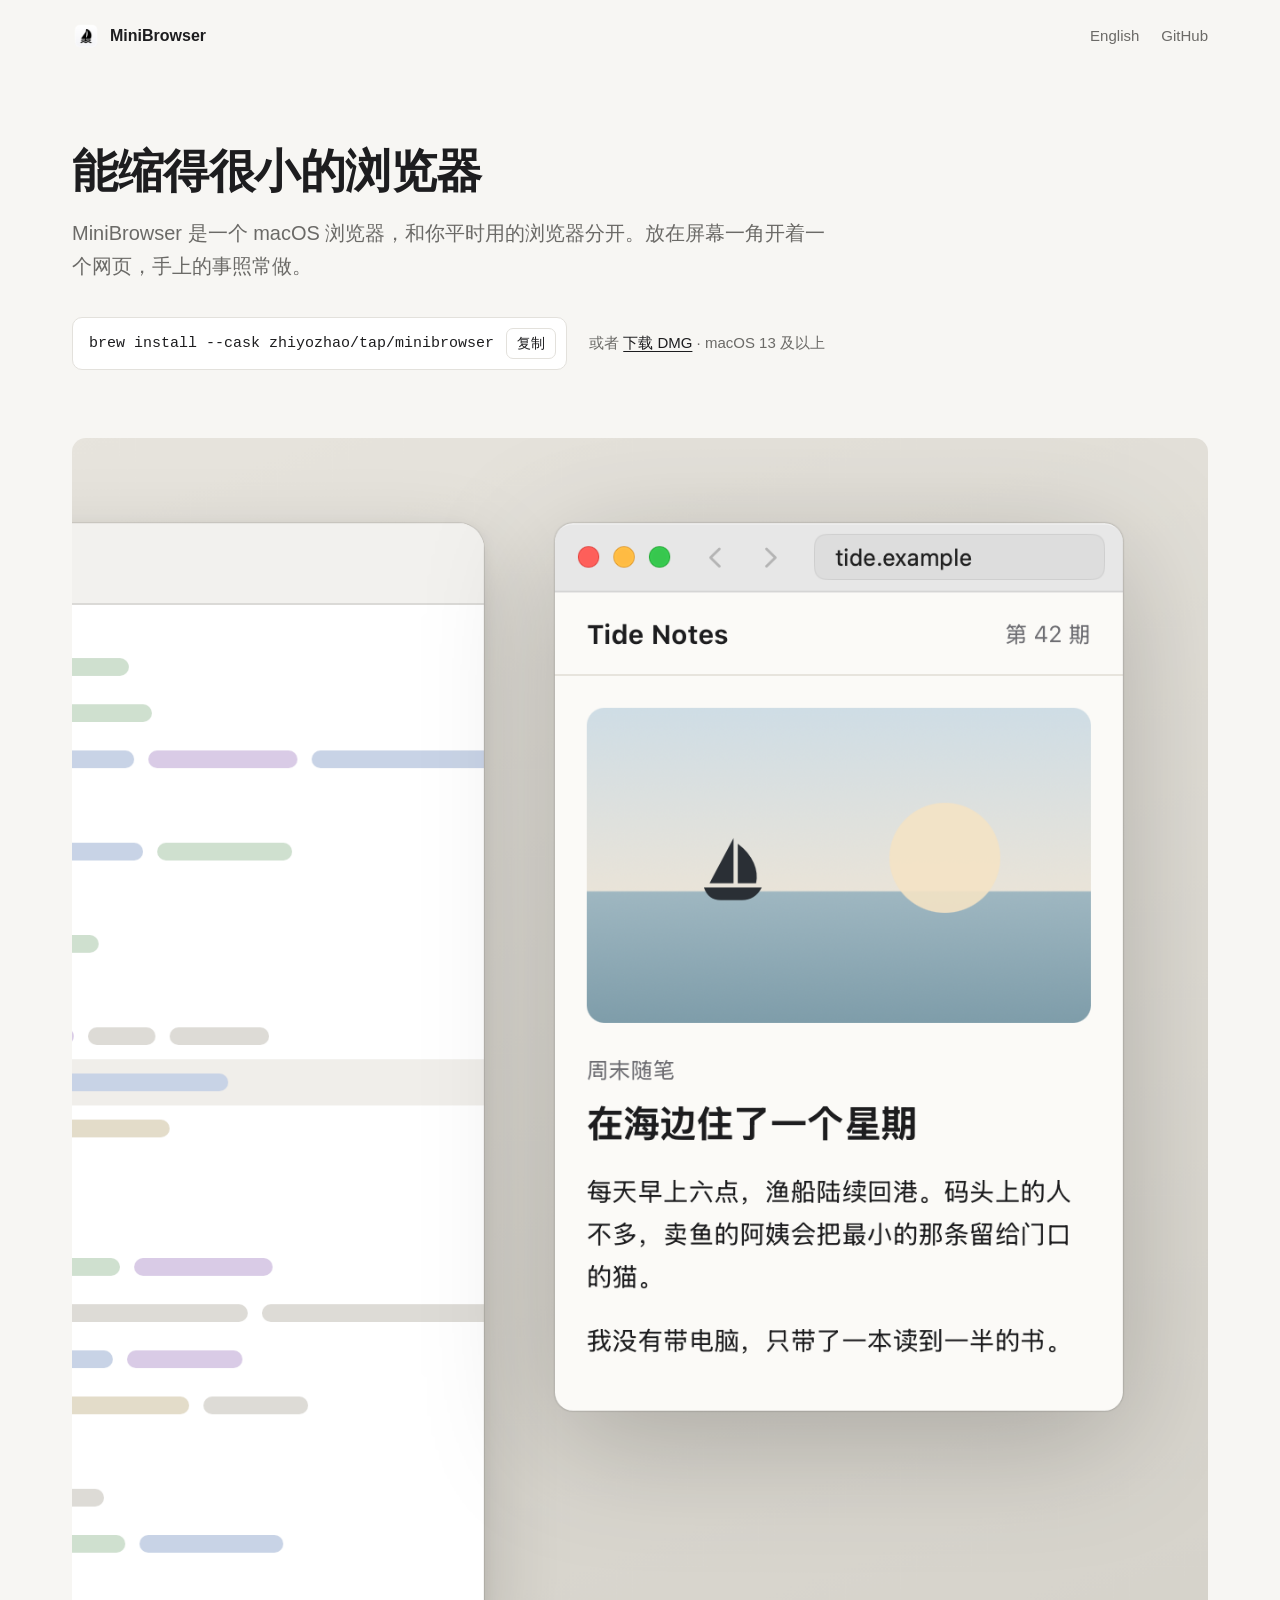
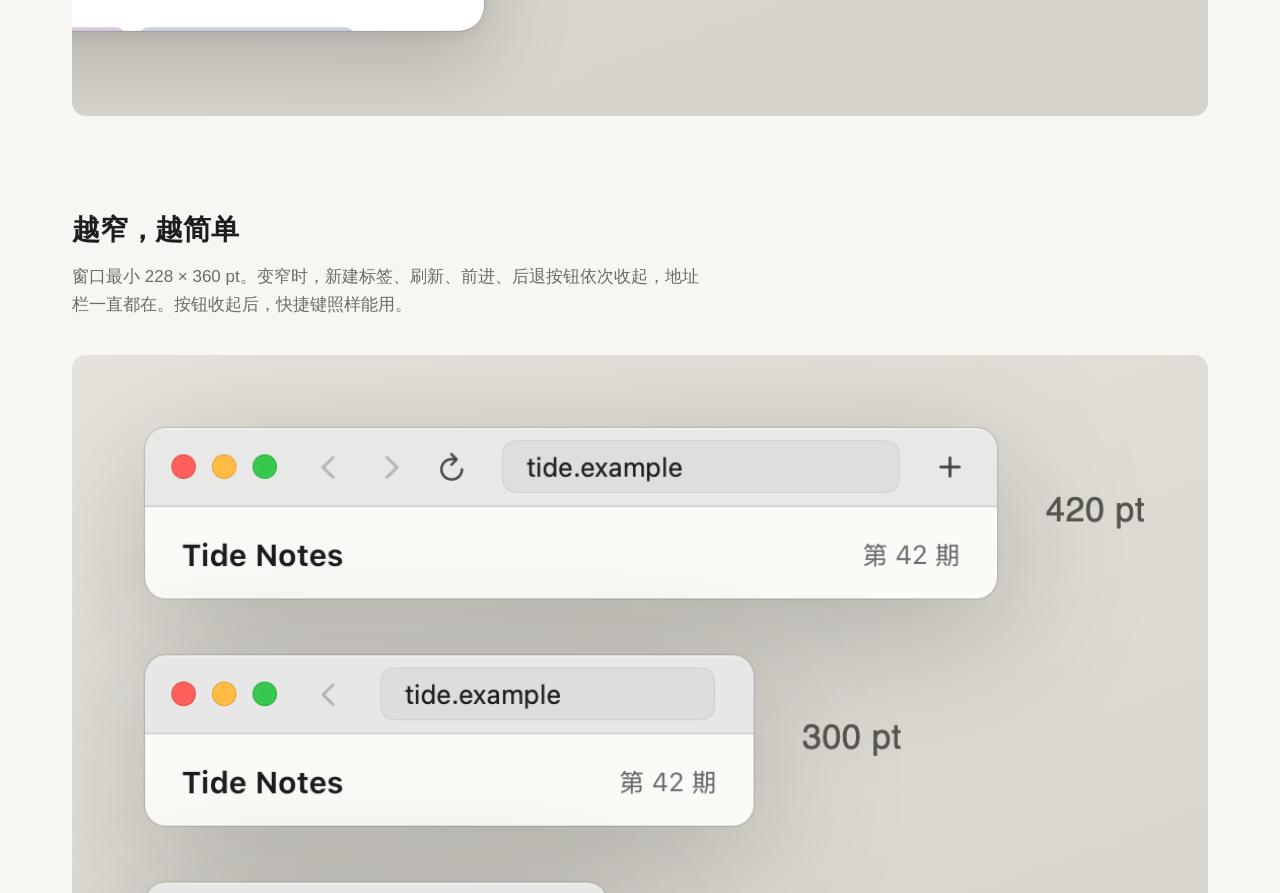
==== docs/index.html @ 64264166 "docs: 重做 README（中英），新增 GitHub Pages 官网和 2x 演示图 - README 第一屏讲清是什么、为什么装、怎么装，细节按代码实际行为重写 - 修正旧 README 中" ====
<!DOCTYPE html>
<html lang="zh-CN">
<head>
<meta charset="utf-8">
<meta name="viewport" content="width=device-width, initial-scale=1">
<meta name="color-scheme" content="light dark">
<title>MiniBrowser：能缩得很小的 macOS 浏览器</title>
<meta name="description" content="MiniBrowser 是一个能缩得很小、和日常浏览器分开的 macOS 浏览器。放在屏幕一角开着一个网页，手上的事照常做。">
<link rel="alternate" hreflang="en" href="https://zhiyozhao.github.io/MiniBrowser/en/">
<link rel="alternate" hreflang="zh-CN" href="https://zhiyozhao.github.io/MiniBrowser/">
<link rel="icon" type="image/png" href="assets/icon-64.png">
<link rel="apple-touch-icon" href="assets/icon-256.png">
<link rel="stylesheet" href="site.css">
</head>
<body>
<div class="wrap">
  <header class="top">
    <a class="brand" href="./"><img src="assets/icon-64.png" alt="">MiniBrowser</a>
    <nav>
      <a href="en/" hreflang="en" lang="en">English</a>
      <a href="https://github.com/zhiyozhao/MiniBrowser">GitHub</a>
    </nav>
  </header>

  <main>
    <div class="hero">
      <h1>能缩得很小的浏览器</h1>
      <p class="lede">MiniBrowser 是一个 macOS 浏览器，和你平时用的浏览器分开。放在屏幕一角开着一个网页，手上的事照常做。</p>
      <div class="install">
        <div class="cmd"><code id="cmd">brew install --cask zhiyozhao/tap/minibrowser</code><button type="button" id="copy">复制</button></div>
        <span class="alt">或者 <a href="https://github.com/zhiyozhao/MiniBrowser/releases/latest">下载 DMG</a> · macOS 13 及以上</span>
      </div>
    </div>

    <picture class="shot">
      <source media="(max-width: 720px) and (prefers-color-scheme: dark)" srcset="assets/corner-zh-dark.png" width="640" height="720">
      <source media="(max-width: 720px)" srcset="assets/corner-zh-light.png" width="640" height="720">
      <source media="(prefers-color-scheme: dark)" srcset="assets/hero-zh-dark.png">
      <img src="assets/hero-zh-light.png" width="1200" height="720" alt="屏幕左边是正在使用的编辑器，右上角是一个很窄的 MiniBrowser 窗口，里面开着一篇文章">
    </picture>

    <section class="point">
      <h2>越窄，越简单</h2>
      <p>窗口最小 228 × 360 pt。变窄时，新建标签、刷新、前进、后退按钮依次收起，地址栏一直都在。按钮收起后，快捷键照样能用。</p>
      <picture class="shot">
        <source media="(max-width: 720px) and (prefers-color-scheme: dark)" srcset="assets/bars-zh-dark.png" width="560" height="380">
        <source media="(max-width: 720px)" srcset="assets/bars-zh-light.png" width="560" height="380">
        <source media="(prefers-color-scheme: dark)" srcset="assets/widths-zh-dark.png">
        <img src="assets/widths-zh-light.png" width="1200" height="560" alt="同一个页面在 420、300、228 pt 三种宽度下的 MiniBrowser 窗口，越窄按钮越少，地址栏始终保留">
      </picture>
    </section>

    <div class="cols">
      <div>
        <h2>和日常浏览器分开</h2>
        <p>它是单独的一个 app，Cookie、缓存和登录状态只存在它自己的目录里。Safari、Chrome 里的历史和账号它看不到，它打开过的页面也不会出现在那边。</p>
      </div>
      <div>
        <h2>只有一行界面</h2>
        <p>红绿灯、几个按钮和地址栏。没有书签栏、侧边栏和设置页，开了第二个标签才出现标签栏。</p>
      </div>
      <div>
        <h2>记住每个网站的缩放</h2>
        <p>用 ⌘ − 和 ⌘ = 调过的比例按网站保存，下次打开还是那个大小。在小窗口里看文字密的网页时用得上。</p>
      </div>
      <div>
        <h2>有些事有意不做</h2>
        <p>下载、上传、跳转到其他 app、摄像头和麦克风都不做。MiniBrowser 不打算成为一个完整的浏览器。</p>
      </div>
    </div>
  </main>

  <footer>
    <a href="https://github.com/zhiyozhao/MiniBrowser#readme">使用说明</a>
    <a href="https://github.com/zhiyozhao/MiniBrowser/blob/main/CHANGELOG.md">更新记录</a>
    <a href="https://github.com/zhiyozhao/MiniBrowser/blob/main/LICENSE">MIT 许可证</a>
  </footer>
</div>
<script>
  document.getElementById('copy').addEventListener('click', function () {
    var button = this;
    navigator.clipboard.writeText(document.getElementById('cmd').textContent).then(function () {
      button.textContent = '已复制';
      setTimeout(function () { button.textContent = '复制'; }, 1600);
    });
  });
</script>
</body>
</html>
---- docs/site.css ----
:root {
  color-scheme: light dark;
  --bg: #f7f6f3;
  --fg: #1d1d1f;
  --mute: #6b6a67;
  --line: #e3e1dc;
  --code: #ffffff;
  --link: #1d1d1f;
  --max: 1200px;
  --text: 640px;
}
@media (prefers-color-scheme: dark) {
  :root {
    --bg: #161617;
    --fg: #ececee;
    --mute: #9a999e;
    --line: #2c2c2f;
    --code: #1f1f21;
    --link: #ececee;
  }
}
* { box-sizing: border-box; }
html { -webkit-text-size-adjust: 100%; }
body {
  margin: 0;
  background: var(--bg);
  color: var(--fg);
  font: 17px/1.65 -apple-system, BlinkMacSystemFont, "PingFang SC", "Hiragino Sans GB", "Helvetica Neue", sans-serif;
  -webkit-font-smoothing: antialiased;
}
a { color: var(--link); text-underline-offset: 3px; text-decoration-thickness: 1px; }
img { display: block; max-width: 100%; height: auto; }

.wrap { max-width: var(--max); margin: 0 auto; padding: 0 32px; }

header.top { display: flex; align-items: center; justify-content: space-between; padding: 22px 0; }
.brand { display: flex; align-items: center; gap: 10px; font-weight: 600; font-size: 16px; text-decoration: none; }
.brand img { width: 28px; height: 28px; }
nav { display: flex; gap: 22px; font-size: 15px; }
nav a { text-decoration: none; color: var(--mute); }
nav a:hover { color: var(--fg); }

.hero { padding: 72px 0 40px; max-width: 760px; }
h1 { font-size: 46px; line-height: 1.2; letter-spacing: -.5px; margin: 0; font-weight: 650; }
.lede { font-size: 20px; color: var(--mute); margin: 18px 0 0; }

.install { margin-top: 34px; display: flex; flex-wrap: wrap; align-items: center; gap: 14px 22px; }
.cmd {
  display: flex; align-items: center; gap: 12px;
  background: var(--code); border: 1px solid var(--line); border-radius: 10px;
  padding: 10px 10px 10px 16px; max-width: 100%;
}
.cmd code { font: 15px/1.4 ui-monospace, "SF Mono", Menlo, monospace; white-space: nowrap; overflow-x: auto; }
.cmd button {
  font: inherit; font-size: 14px; color: var(--fg); background: transparent;
  border: 1px solid var(--line); border-radius: 7px; padding: 3px 10px; cursor: pointer; flex: none;
}
.cmd button:hover { background: var(--line); }
.alt { font-size: 15px; color: var(--mute); }

.shot { display: block; margin: 28px auto 0; }
.shot img { width: 100%; border-radius: 14px; }

section.point { padding: 96px 0 0; }
section.point h2 { font-size: 28px; line-height: 1.3; letter-spacing: -.2px; margin: 0; font-weight: 650; }
section.point p { max-width: var(--text); color: var(--mute); margin: 14px 0 0; }
section.point .shot { margin-top: 36px; }

.cols { display: grid; grid-template-columns: 1fr 1fr; gap: 56px; padding-top: 96px; }
.cols h2 { font-size: 22px; margin: 0; font-weight: 650; }
.cols p { color: var(--mute); margin: 10px 0 0; }

footer { margin-top: 120px; border-top: 1px solid var(--line); padding: 28px 0 48px; font-size: 14px; color: var(--mute); display: flex; flex-wrap: wrap; gap: 8px 22px; }
footer a { color: var(--mute); }

@media (max-width: 720px) {
  body { font-size: 16px; }
  .wrap { padding: 0 20px; }
  header.top { padding: 16px 0; }
  nav { gap: 16px; }
  .hero { padding: 40px 0 24px; }
  h1 { font-size: 32px; }
  .lede { font-size: 17px; }
  .cmd code { font-size: 13px; }
  .shot img { border-radius: 10px; }
  section.point { padding-top: 64px; }
  section.point h2 { font-size: 23px; }
  .cols { grid-template-columns: 1fr; gap: 36px; padding-top: 64px; }
  footer { margin-top: 80px; }
}
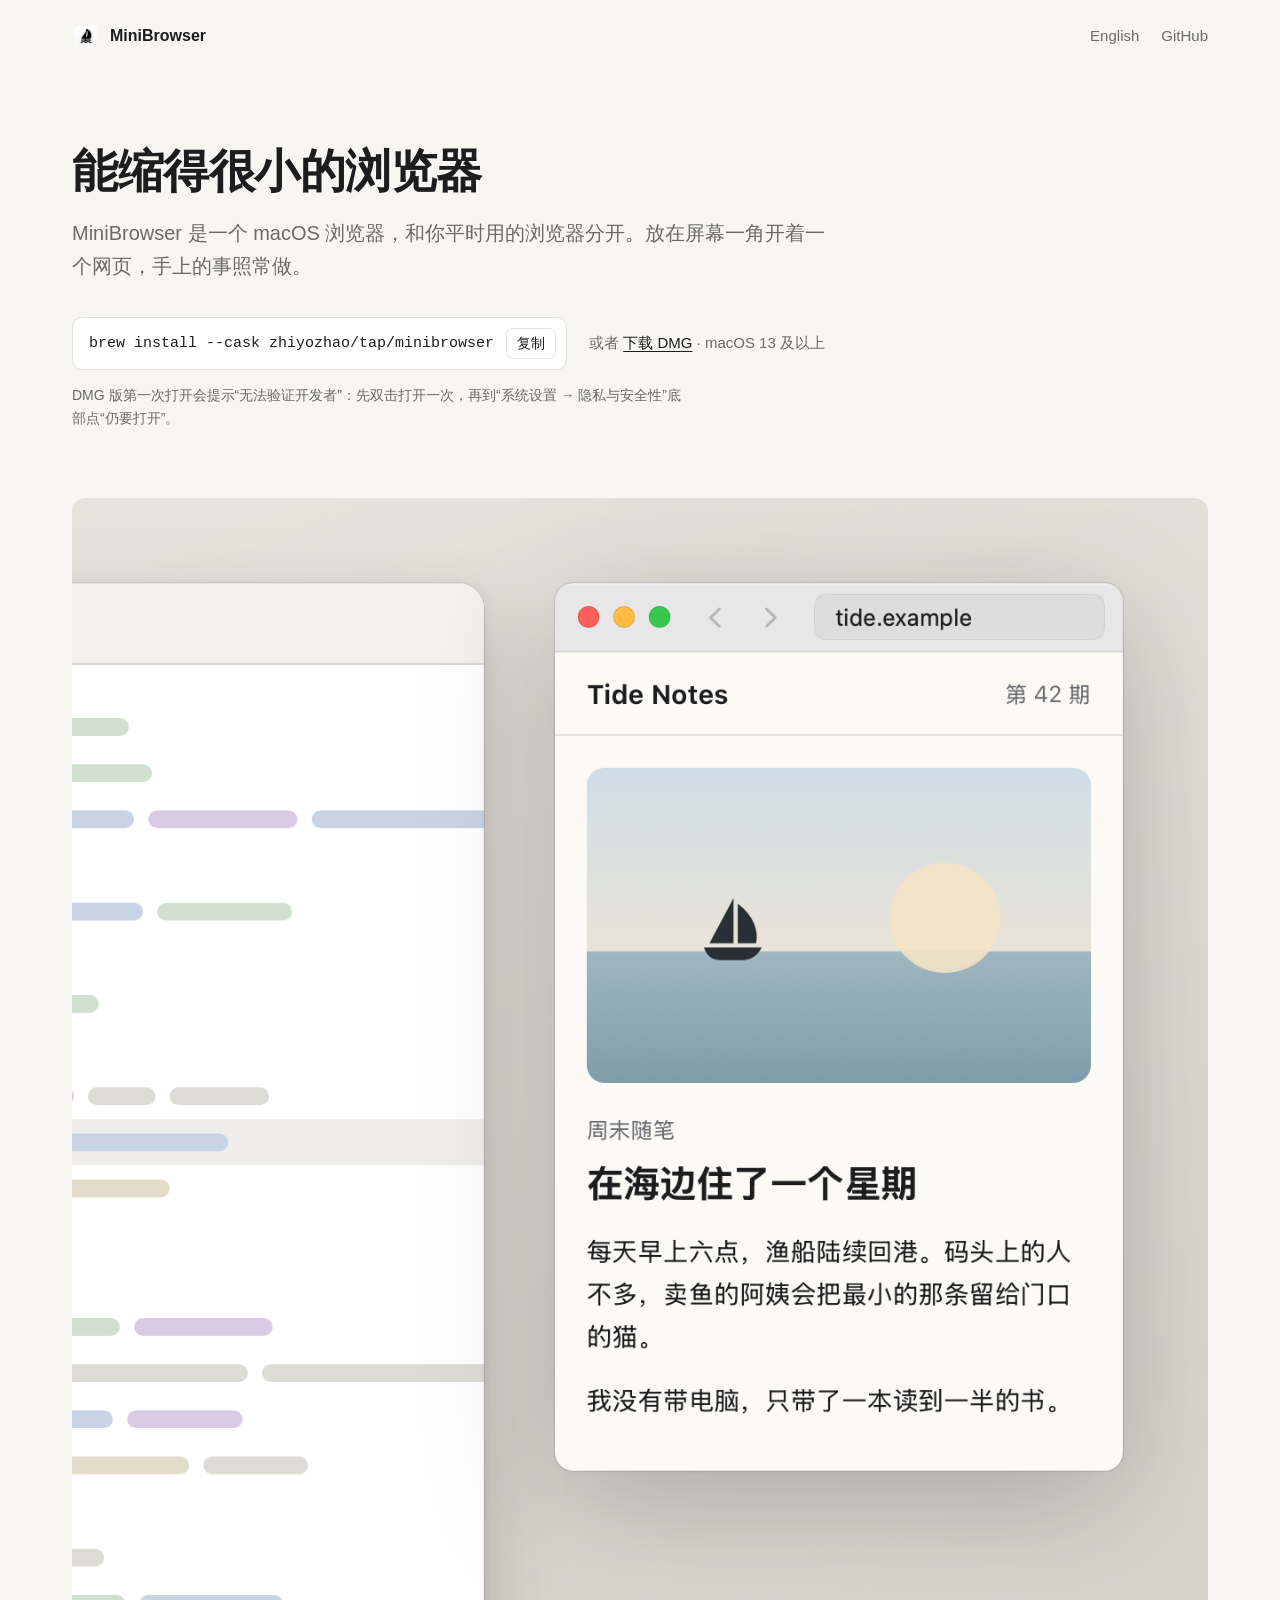
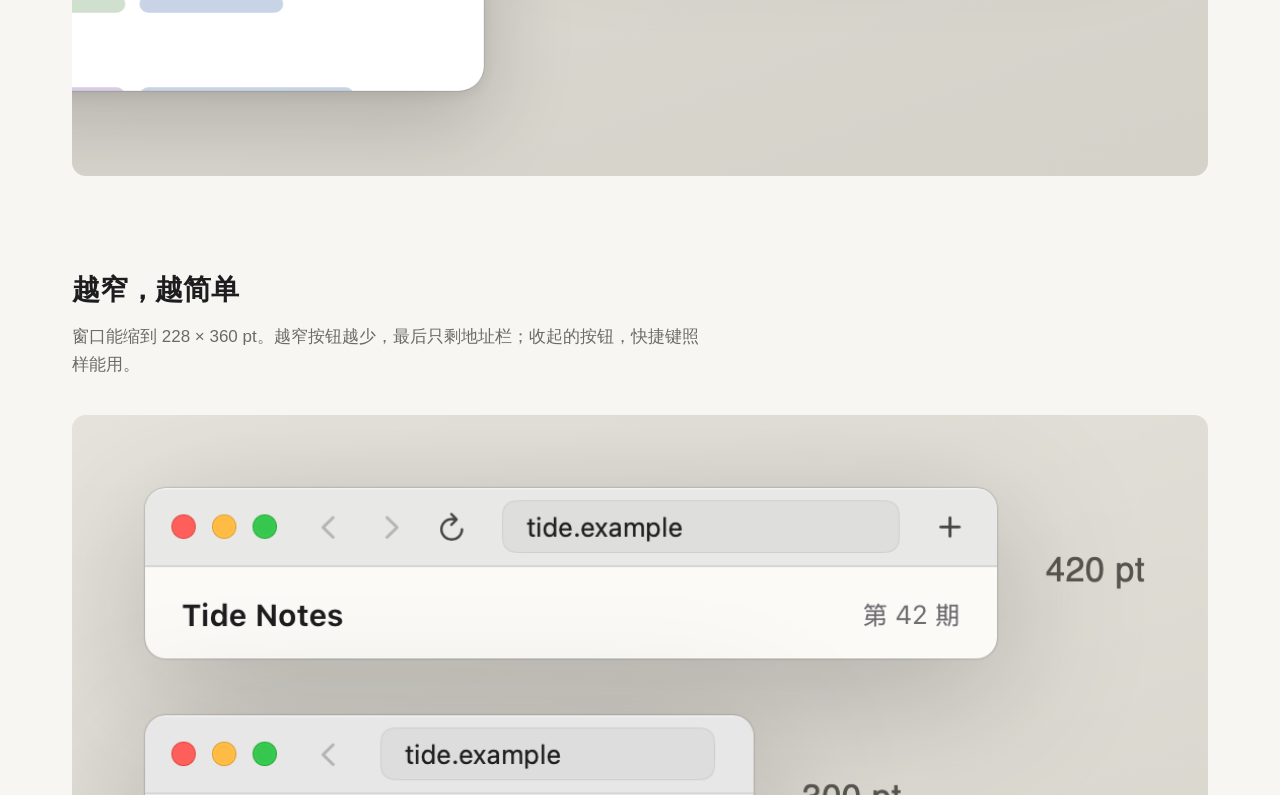
==== commit 910e90fa: "docs: README 和官网只保留安装、差异、快捷键和有意不做 - 安装单独成节，DMG 首次打开提示并入安装 - 删掉描述常规浏览器行为的段落和数据路径表，卸载给出完整命令 - 官网去掉“只有一" ====
--- a/docs/index.html
+++ b/docs/index.html
@@ -30,6 +30,7 @@
         <div class="cmd"><code id="cmd">brew install --cask zhiyozhao/tap/minibrowser</code><button type="button" id="copy">复制</button></div>
         <span class="alt">或者 <a href="https://github.com/zhiyozhao/MiniBrowser/releases/latest">下载 DMG</a> · macOS 13 及以上</span>
       </div>
+      <p class="note">DMG 版第一次打开会提示“无法验证开发者”：先双击打开一次，再到“系统设置 → 隐私与安全性”底部点“仍要打开”。</p>
     </div>
 
     <picture class="shot">
@@ -41,7 +42,7 @@
 
     <section class="point">
       <h2>越窄，越简单</h2>
-      <p>窗口最小 228 × 360 pt。变窄时，新建标签、刷新、前进、后退按钮依次收起，地址栏一直都在。按钮收起后，快捷键照样能用。</p>
+      <p>窗口能缩到 228 × 360 pt。越窄按钮越少，最后只剩地址栏；收起的按钮，快捷键照样能用。</p>
       <picture class="shot">
         <source media="(max-width: 720px) and (prefers-color-scheme: dark)" srcset="assets/bars-zh-dark.png" width="560" height="380">
         <source media="(max-width: 720px)" srcset="assets/bars-zh-light.png" width="560" height="380">
@@ -52,26 +53,18 @@
 
     <div class="cols">
       <div>
-        <h2>和日常浏览器分开</h2>
-        <p>它是单独的一个 app，Cookie、缓存和登录状态只存在它自己的目录里。Safari、Chrome 里的历史和账号它看不到，它打开过的页面也不会出现在那边。</p>
+        <h2>和其他浏览器完全隔离</h2>
+        <p>Cookie、缓存和登录状态都是它自己的。Safari、Chrome 里的账号和历史在这里看不到，这里打开的页面也不会出现在那边。没有账号，也没有统计。</p>
       </div>
       <div>
-        <h2>只有一行界面</h2>
-        <p>红绿灯、几个按钮和地址栏。没有书签栏、侧边栏和设置页，开了第二个标签才出现标签栏。</p>
-      </div>
-      <div>
-        <h2>记住每个网站的缩放</h2>
-        <p>用 ⌘ − 和 ⌘ = 调过的比例按网站保存，下次打开还是那个大小。在小窗口里看文字密的网页时用得上。</p>
-      </div>
-      <div>
-        <h2>有些事有意不做</h2>
-        <p>下载、上传、跳转到其他 app、摄像头和麦克风都不做。MiniBrowser 不打算成为一个完整的浏览器。</p>
+        <h2>有意不做</h2>
+        <p>下载、上传文件、跳转到其他 app、摄像头和麦克风、书签和历史记录。MiniBrowser 不打算成为完整的浏览器。</p>
       </div>
     </div>
   </main>
 
   <footer>
-    <a href="https://github.com/zhiyozhao/MiniBrowser#readme">使用说明</a>
+    <a href="https://github.com/zhiyozhao/MiniBrowser#readme">安装与快捷键</a>
     <a href="https://github.com/zhiyozhao/MiniBrowser/blob/main/CHANGELOG.md">更新记录</a>
     <a href="https://github.com/zhiyozhao/MiniBrowser/blob/main/LICENSE">MIT 许可证</a>
   </footer>
--- a/docs/site.css
+++ b/docs/site.css
@@ -57,6 +57,7 @@
 }
 .cmd button:hover { background: var(--line); }
 .alt { font-size: 15px; color: var(--mute); }
+.note { font-size: 14px; color: var(--mute); margin: 14px 0 0; max-width: 620px; }
 
 .shot { display: block; margin: 28px auto 0; }
 .shot img { width: 100%; border-radius: 14px; }
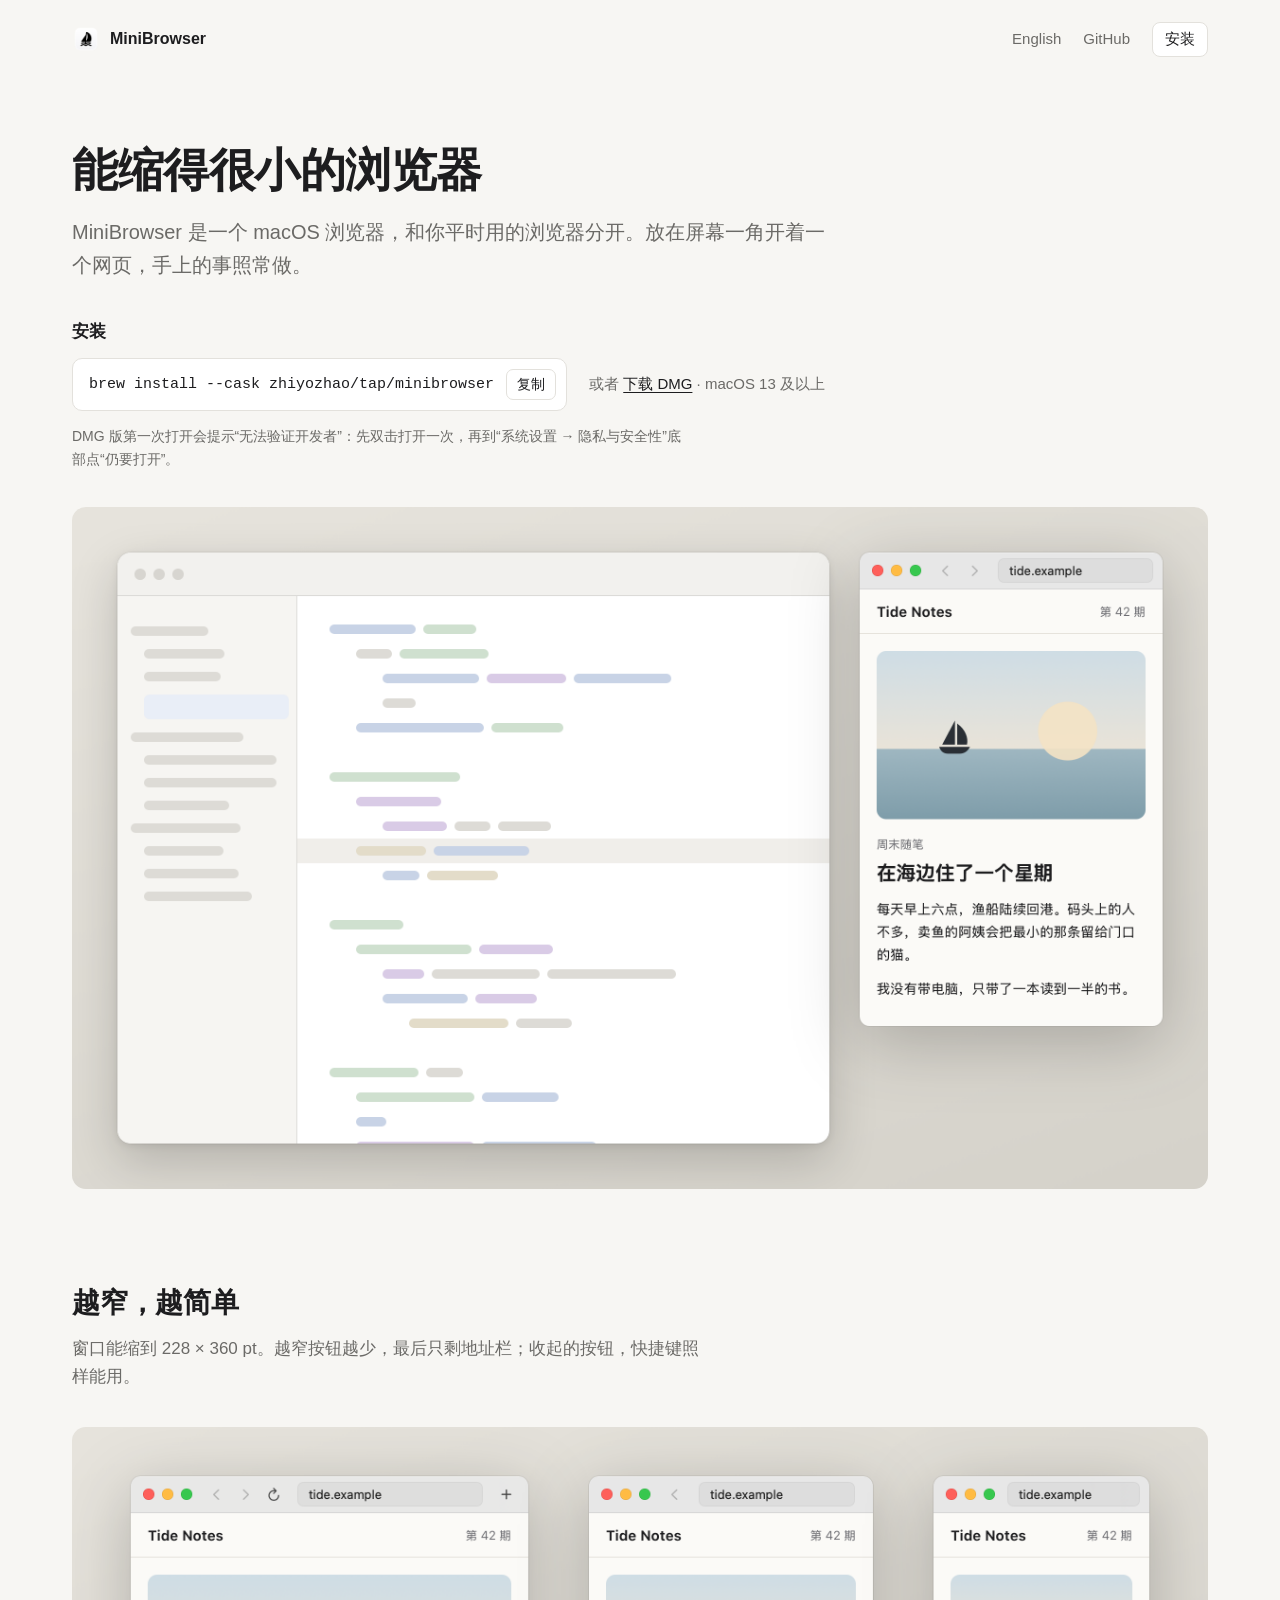
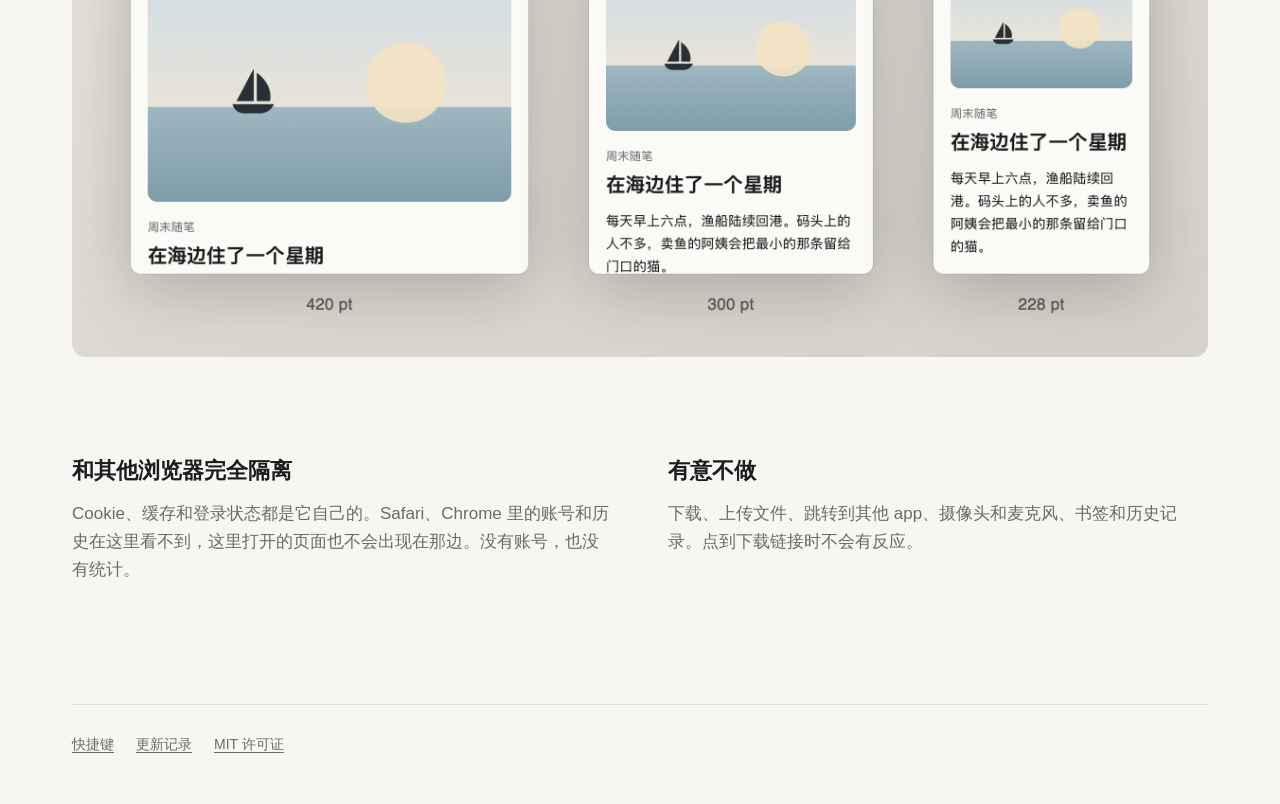
==== commit 0c261001: "docs: 安装单独成节并放在首屏，官网右上角加安装入口 - README 安装节移到演示图之前，顶部链接行加“安装”锚点 - 官网安装区单独成节，导航加“安装”按钮；手机上安装命令完整换行 - 修正" ====
--- a/docs/index.html
+++ b/docs/index.html
@@ -19,6 +19,7 @@
     <nav>
       <a href="en/" hreflang="en" lang="en">English</a>
       <a href="https://github.com/zhiyozhao/MiniBrowser">GitHub</a>
+      <a class="nav-install" href="#install">安装</a>
     </nav>
   </header>
 
@@ -26,18 +27,22 @@
     <div class="hero">
       <h1>能缩得很小的浏览器</h1>
       <p class="lede">MiniBrowser 是一个 macOS 浏览器，和你平时用的浏览器分开。放在屏幕一角开着一个网页，手上的事照常做。</p>
-      <div class="install">
+    </div>
+
+    <section id="install" class="install">
+      <h2>安装</h2>
+      <div class="install-row">
         <div class="cmd"><code id="cmd">brew install --cask zhiyozhao/tap/minibrowser</code><button type="button" id="copy">复制</button></div>
         <span class="alt">或者 <a href="https://github.com/zhiyozhao/MiniBrowser/releases/latest">下载 DMG</a> · macOS 13 及以上</span>
       </div>
       <p class="note">DMG 版第一次打开会提示“无法验证开发者”：先双击打开一次，再到“系统设置 → 隐私与安全性”底部点“仍要打开”。</p>
-    </div>
+    </section>
 
     <picture class="shot">
       <source media="(max-width: 720px) and (prefers-color-scheme: dark)" srcset="assets/corner-zh-dark.png" width="640" height="720">
       <source media="(max-width: 720px)" srcset="assets/corner-zh-light.png" width="640" height="720">
       <source media="(prefers-color-scheme: dark)" srcset="assets/hero-zh-dark.png">
-      <img src="assets/hero-zh-light.png" width="1200" height="720" alt="屏幕左边是正在使用的编辑器，右上角是一个很窄的 MiniBrowser 窗口，里面开着一篇文章">
+      <img src="assets/hero-zh-light.png" width="1200" height="720" alt="示意场景：左边是一个用灰色色块画出的编辑器窗口，右边是 MiniBrowser 的真实窗口截图，320 pt 宽，开着一个示例文章页">
     </picture>
 
     <section class="point">
@@ -47,7 +52,7 @@
         <source media="(max-width: 720px) and (prefers-color-scheme: dark)" srcset="assets/bars-zh-dark.png" width="560" height="380">
         <source media="(max-width: 720px)" srcset="assets/bars-zh-light.png" width="560" height="380">
         <source media="(prefers-color-scheme: dark)" srcset="assets/widths-zh-dark.png">
-        <img src="assets/widths-zh-light.png" width="1200" height="560" alt="同一个页面在 420、300、228 pt 三种宽度下的 MiniBrowser 窗口，越窄按钮越少，地址栏始终保留">
+        <img src="assets/widths-zh-light.png" width="1200" height="560" alt="MiniBrowser 在 420、300、228 pt 三种宽度下的真实窗口截图，开着同一个示例页：420 pt 有后退、前进、刷新和新建标签按钮，300 pt 只剩后退，228 pt 只剩地址栏">
       </picture>
     </section>
 
@@ -58,13 +63,13 @@
       </div>
       <div>
         <h2>有意不做</h2>
-        <p>下载、上传文件、跳转到其他 app、摄像头和麦克风、书签和历史记录。MiniBrowser 不打算成为完整的浏览器。</p>
+        <p>下载、上传文件、跳转到其他 app、摄像头和麦克风、书签和历史记录。点到下载链接时不会有反应。</p>
       </div>
     </div>
   </main>
 
   <footer>
-    <a href="https://github.com/zhiyozhao/MiniBrowser#readme">安装与快捷键</a>
+    <a href="https://github.com/zhiyozhao/MiniBrowser#快捷键">快捷键</a>
     <a href="https://github.com/zhiyozhao/MiniBrowser/blob/main/CHANGELOG.md">更新记录</a>
     <a href="https://github.com/zhiyozhao/MiniBrowser/blob/main/LICENSE">MIT 许可证</a>
   </footer>
--- a/docs/site.css
+++ b/docs/site.css
@@ -39,12 +39,17 @@
 nav { display: flex; gap: 22px; font-size: 15px; }
 nav a { text-decoration: none; color: var(--mute); }
 nav a:hover { color: var(--fg); }
+nav a.nav-install { color: var(--fg); border: 1px solid var(--line); border-radius: 8px; padding: 4px 12px; background: var(--code); }
+nav a.nav-install:hover { border-color: var(--mute); }
+nav { align-items: center; }
 
-.hero { padding: 72px 0 40px; max-width: 760px; }
+.hero { padding: 64px 0 36px; max-width: 760px; }
 h1 { font-size: 46px; line-height: 1.2; letter-spacing: -.5px; margin: 0; font-weight: 650; }
 .lede { font-size: 20px; color: var(--mute); margin: 18px 0 0; }
 
-.install { margin-top: 34px; display: flex; flex-wrap: wrap; align-items: center; gap: 14px 22px; }
+.install { padding: 0 0 8px; scroll-margin-top: 24px; }
+.install h2 { font-size: 17px; font-weight: 600; margin: 0 0 12px; }
+.install-row { display: flex; flex-wrap: wrap; align-items: center; gap: 14px 22px; }
 .cmd {
   display: flex; align-items: center; gap: 12px;
   background: var(--code); border: 1px solid var(--line); border-radius: 10px;
@@ -79,10 +84,11 @@
   .wrap { padding: 0 20px; }
   header.top { padding: 16px 0; }
   nav { gap: 16px; }
-  .hero { padding: 40px 0 24px; }
+  .hero { padding: 32px 0 24px; }
   h1 { font-size: 32px; }
   .lede { font-size: 17px; }
-  .cmd code { font-size: 13px; }
+  .cmd { align-items: flex-start; }
+  .cmd code { font-size: 13px; white-space: normal; overflow-wrap: break-word; overflow-x: visible; }
   .shot img { border-radius: 10px; }
   section.point { padding-top: 64px; }
   section.point h2 { font-size: 23px; }
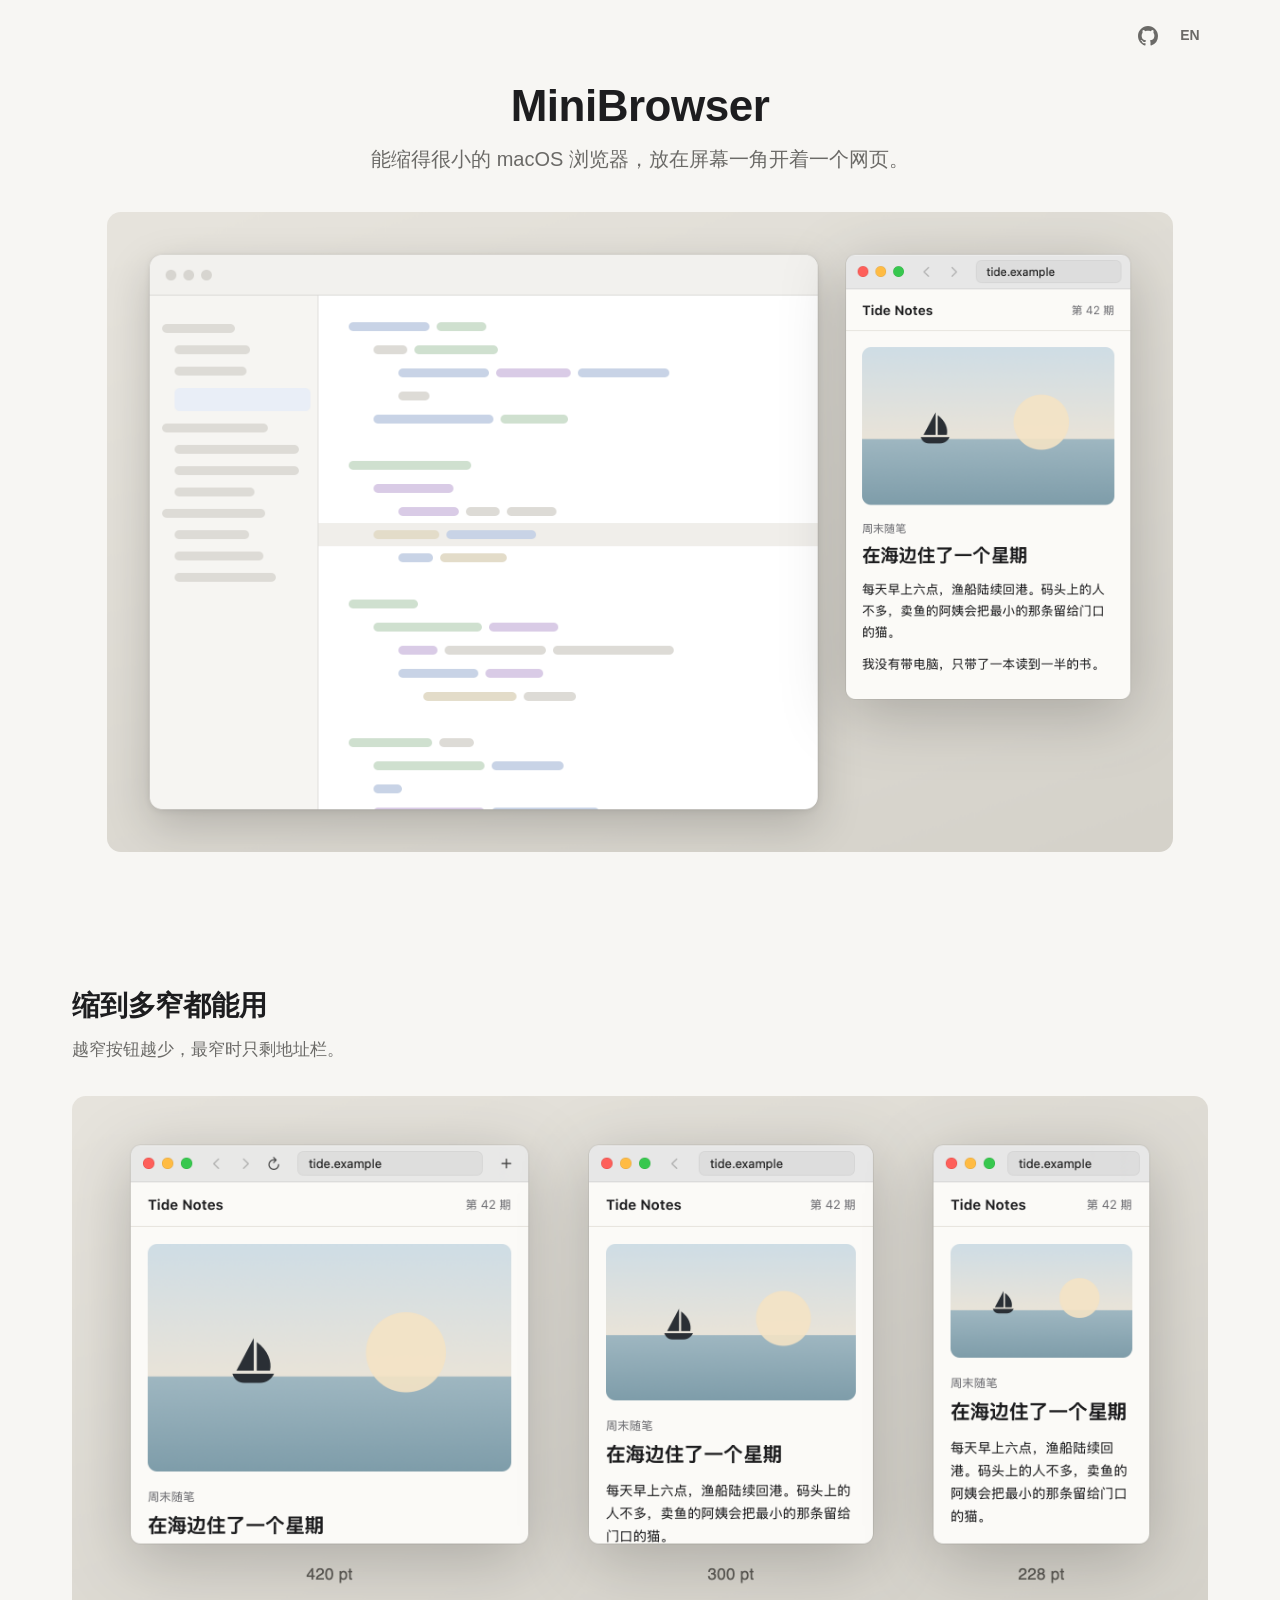
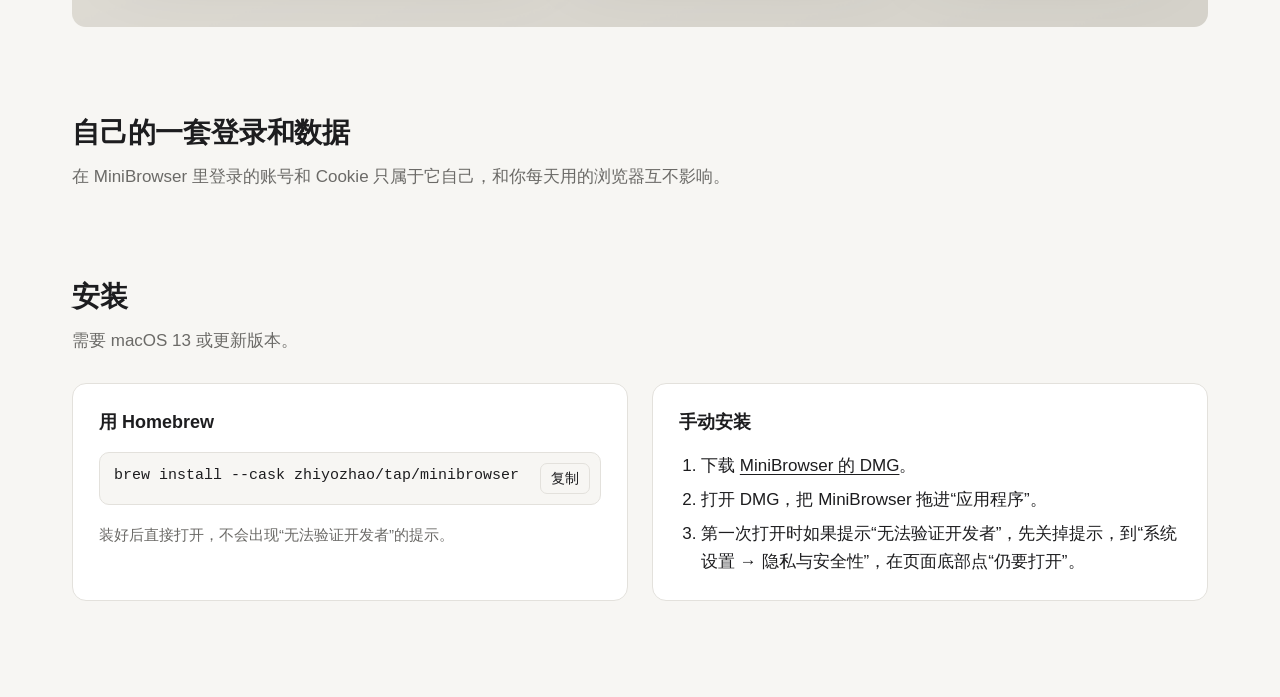
==== commit acd238c9: "docs: README 和官网改成展示优先 - 官网首屏只有名字、一句介绍和展示图，占满一屏；顶部只留 GitHub 和中英切换两个图标，去掉底栏 - 安装放到特点之后，分 Homebrew 和手动" ====
--- a/docs/index.html
+++ b/docs/index.html
@@ -5,49 +5,37 @@
 <meta name="viewport" content="width=device-width, initial-scale=1">
 <meta name="color-scheme" content="light dark">
 <title>MiniBrowser：能缩得很小的 macOS 浏览器</title>
-<meta name="description" content="MiniBrowser 是一个能缩得很小、和日常浏览器分开的 macOS 浏览器。放在屏幕一角开着一个网页，手上的事照常做。">
+<meta name="description" content="能缩得很小的 macOS 浏览器，放在屏幕一角开着一个网页。">
+<link rel="alternate" hreflang="zh-CN" href="https://zhiyozhao.github.io/MiniBrowser/">
 <link rel="alternate" hreflang="en" href="https://zhiyozhao.github.io/MiniBrowser/en/">
-<link rel="alternate" hreflang="zh-CN" href="https://zhiyozhao.github.io/MiniBrowser/">
 <link rel="icon" type="image/png" href="assets/icon-64.png">
 <link rel="apple-touch-icon" href="assets/icon-256.png">
 <link rel="stylesheet" href="site.css">
 </head>
 <body>
-<div class="wrap">
-  <header class="top">
-    <a class="brand" href="./"><img src="assets/icon-64.png" alt="">MiniBrowser</a>
-    <nav>
-      <a href="en/" hreflang="en" lang="en">English</a>
-      <a href="https://github.com/zhiyozhao/MiniBrowser">GitHub</a>
-      <a class="nav-install" href="#install">安装</a>
-    </nav>
-  </header>
+<header class="top">
+  <div class="wrap">
+    <a class="icon-link" href="https://github.com/zhiyozhao/MiniBrowser" aria-label="GitHub" title="GitHub"><svg viewBox="0 0 16 16" aria-hidden="true"><path d="M8 0C3.58 0 0 3.58 0 8c0 3.54 2.29 6.53 5.47 7.59.4.07.55-.17.55-.38 0-.19-.01-.82-.01-1.49-2.01.37-2.53-.49-2.69-.94-.09-.23-.48-.94-.82-1.13-.28-.15-.68-.52-.01-.53.63-.01 1.08.58 1.23.82.72 1.21 1.87.87 2.33.66.07-.52.28-.87.51-1.07-1.78-.2-3.64-.89-3.64-3.95 0-.87.31-1.59.82-2.15-.08-.2-.36-1.02.08-2.12 0 0 .67-.21 2.2.82.64-.18 1.32-.27 2-.27.68 0 1.36.09 2 .27 1.53-1.04 2.2-.82 2.2-.82.44 1.1.16 1.92.08 2.12.51.56.82 1.27.82 2.15 0 3.07-1.87 3.75-3.65 3.95.29.25.54.73.54 1.48 0 1.07-.01 1.93-.01 2.2 0 .21.15.46.55.38A8.013 8.013 0 0016 8c0-4.42-3.58-8-8-8z"/></svg></a>
+    <a class="icon-link" href="en/" hreflang="en" lang="en" aria-label="English" title="English">EN</a>
+  </div>
+</header>
 
-  <main>
-    <div class="hero">
-      <h1>能缩得很小的浏览器</h1>
-      <p class="lede">MiniBrowser 是一个 macOS 浏览器，和你平时用的浏览器分开。放在屏幕一角开着一个网页，手上的事照常做。</p>
-    </div>
-
-    <section id="install" class="install">
-      <h2>安装</h2>
-      <div class="install-row">
-        <div class="cmd"><code id="cmd">brew install --cask zhiyozhao/tap/minibrowser</code><button type="button" id="copy">复制</button></div>
-        <span class="alt">或者 <a href="https://github.com/zhiyozhao/MiniBrowser/releases/latest">下载 DMG</a> · macOS 13 及以上</span>
-      </div>
-      <p class="note">DMG 版第一次打开会提示“无法验证开发者”：先双击打开一次，再到“系统设置 → 隐私与安全性”底部点“仍要打开”。</p>
-    </section>
-
-    <picture class="shot">
+<main>
+  <div class="hero">
+    <h1>MiniBrowser</h1>
+    <p>能缩得很小的 macOS 浏览器，放在屏幕一角开着一个网页。</p>
+    <picture>
       <source media="(max-width: 720px) and (prefers-color-scheme: dark)" srcset="assets/corner-zh-dark.png" width="640" height="720">
       <source media="(max-width: 720px)" srcset="assets/corner-zh-light.png" width="640" height="720">
       <source media="(prefers-color-scheme: dark)" srcset="assets/hero-zh-dark.png">
       <img src="assets/hero-zh-light.png" width="1200" height="720" alt="示意场景：左边是一个用灰色色块画出的编辑器窗口，右边是 MiniBrowser 的真实窗口截图，320 pt 宽，开着一个示例文章页">
     </picture>
+  </div>
 
-    <section class="point">
-      <h2>越窄，越简单</h2>
-      <p>窗口能缩到 228 × 360 pt。越窄按钮越少，最后只剩地址栏；收起的按钮，快捷键照样能用。</p>
+  <div class="wrap">
+    <section>
+      <h2>缩到多窄都能用</h2>
+      <p class="lead">越窄按钮越少，最窄时只剩地址栏。</p>
       <picture class="shot">
         <source media="(max-width: 720px) and (prefers-color-scheme: dark)" srcset="assets/bars-zh-dark.png" width="560" height="380">
         <source media="(max-width: 720px)" srcset="assets/bars-zh-light.png" width="560" height="380">
@@ -56,24 +44,33 @@
       </picture>
     </section>
 
-    <div class="cols">
-      <div>
-        <h2>和其他浏览器完全隔离</h2>
-        <p>Cookie、缓存和登录状态都是它自己的。Safari、Chrome 里的账号和历史在这里看不到，这里打开的页面也不会出现在那边。没有账号，也没有统计。</p>
+    <section>
+      <h2>自己的一套登录和数据</h2>
+      <p class="lead">在 MiniBrowser 里登录的账号和 Cookie 只属于它自己，和你每天用的浏览器互不影响。</p>
+    </section>
+
+    <section id="install">
+      <h2>安装</h2>
+      <p class="lead">需要 macOS 13 或更新版本。</p>
+      <div class="ways">
+        <div class="way">
+          <h3>用 Homebrew</h3>
+          <div class="cmd"><code id="cmd">brew install --cask zhiyozhao/tap/minibrowser</code><button type="button" id="copy">复制</button></div>
+          <p class="req">装好后直接打开，不会出现“无法验证开发者”的提示。</p>
+        </div>
+        <div class="way">
+          <h3>手动安装</h3>
+          <ol>
+          <li>下载 <a href="https://github.com/zhiyozhao/MiniBrowser/releases/latest">MiniBrowser 的 DMG</a>。</li>
+          <li>打开 DMG，把 MiniBrowser 拖进“应用程序”。</li>
+          <li>第一次打开时如果提示“无法验证开发者”，先关掉提示，到“系统设置 → 隐私与安全性”，在页面底部点“仍要打开”。</li>
+          </ol>
+        </div>
       </div>
-      <div>
-        <h2>有意不做</h2>
-        <p>下载、上传文件、跳转到其他 app、摄像头和麦克风、书签和历史记录。点到下载链接时不会有反应。</p>
-      </div>
-    </div>
-  </main>
-
-  <footer>
-    <a href="https://github.com/zhiyozhao/MiniBrowser#快捷键">快捷键</a>
-    <a href="https://github.com/zhiyozhao/MiniBrowser/blob/main/CHANGELOG.md">更新记录</a>
-    <a href="https://github.com/zhiyozhao/MiniBrowser/blob/main/LICENSE">MIT 许可证</a>
-  </footer>
-</div>
+    </section>
+    <div class="end"></div>
+  </div>
+</main>
 <script>
   document.getElementById('copy').addEventListener('click', function () {
     var button = this;
--- a/docs/site.css
+++ b/docs/site.css
@@ -5,9 +5,6 @@
   --mute: #6b6a67;
   --line: #e3e1dc;
   --code: #ffffff;
-  --link: #1d1d1f;
-  --max: 1200px;
-  --text: 640px;
 }
 @media (prefers-color-scheme: dark) {
   :root {
@@ -16,7 +13,6 @@
     --mute: #9a999e;
     --line: #2c2c2f;
     --code: #1f1f21;
-    --link: #ececee;
   }
 }
 * { box-sizing: border-box; }
@@ -28,70 +24,72 @@
   font: 17px/1.65 -apple-system, BlinkMacSystemFont, "PingFang SC", "Hiragino Sans GB", "Helvetica Neue", sans-serif;
   -webkit-font-smoothing: antialiased;
 }
-a { color: var(--link); text-underline-offset: 3px; text-decoration-thickness: 1px; }
+a { color: inherit; text-underline-offset: 3px; text-decoration-thickness: 1px; }
 img { display: block; max-width: 100%; height: auto; }
+.wrap { max-width: 1200px; margin: 0 auto; padding: 0 32px; }
 
-.wrap { max-width: var(--max); margin: 0 auto; padding: 0 32px; }
+/* 右上角两个图标 */
+.top { position: absolute; top: 0; right: 0; left: 0; z-index: 1; }
+.top .wrap { display: flex; justify-content: flex-end; gap: 6px; padding-top: 18px; }
+.icon-link {
+  display: grid; place-items: center; width: 36px; height: 36px; border-radius: 9px;
+  color: var(--mute); text-decoration: none; font-size: 14px; font-weight: 600;
+}
+.icon-link:hover { color: var(--fg); background: var(--line); }
+.icon-link svg { width: 20px; height: 20px; fill: currentColor; }
 
-header.top { display: flex; align-items: center; justify-content: space-between; padding: 22px 0; }
-.brand { display: flex; align-items: center; gap: 10px; font-weight: 600; font-size: 16px; text-decoration: none; }
-.brand img { width: 28px; height: 28px; }
-nav { display: flex; gap: 22px; font-size: 15px; }
-nav a { text-decoration: none; color: var(--mute); }
-nav a:hover { color: var(--fg); }
-nav a.nav-install { color: var(--fg); border: 1px solid var(--line); border-radius: 8px; padding: 4px 12px; background: var(--code); }
-nav a.nav-install:hover { border-color: var(--mute); }
-nav { align-items: center; }
+/* 首屏：一句介绍 + 展示图，占满一屏 */
+.hero {
+  min-height: 100vh; min-height: 100svh;
+  display: flex; flex-direction: column; justify-content: center; align-items: center;
+  padding: 72px 32px 40px; text-align: center;
+}
+.hero h1 { margin: 0; font-size: 44px; line-height: 1.2; letter-spacing: -.5px; font-weight: 650; }
+.hero p { margin: 10px 0 0; font-size: 20px; color: var(--mute); }
+.hero picture { display: block; margin-top: 36px; }
+.hero img {
+  width: auto; max-width: min(1200px, 100%);
+  max-height: calc(100svh - 260px); min-height: 280px; object-fit: contain;
+  border-radius: 14px;
+}
 
-.hero { padding: 64px 0 36px; max-width: 760px; }
-h1 { font-size: 46px; line-height: 1.2; letter-spacing: -.5px; margin: 0; font-weight: 650; }
-.lede { font-size: 20px; color: var(--mute); margin: 18px 0 0; }
+section { padding: 88px 0 0; }
+section h2 { font-size: 28px; line-height: 1.3; letter-spacing: -.2px; margin: 0; font-weight: 650; }
+section .lead { max-width: 760px; color: var(--mute); margin: 12px 0 0; }
+section .shot { display: block; margin-top: 32px; }
+section .shot img { width: 100%; border-radius: 14px; }
 
-.install { padding: 0 0 8px; scroll-margin-top: 24px; }
-.install h2 { font-size: 17px; font-weight: 600; margin: 0 0 12px; }
-.install-row { display: flex; flex-wrap: wrap; align-items: center; gap: 14px 22px; }
-.cmd {
-  display: flex; align-items: center; gap: 12px;
-  background: var(--code); border: 1px solid var(--line); border-radius: 10px;
-  padding: 10px 10px 10px 16px; max-width: 100%;
-}
-.cmd code { font: 15px/1.4 ui-monospace, "SF Mono", Menlo, monospace; white-space: nowrap; overflow-x: auto; }
+/* 安装 */
+.ways { display: grid; grid-template-columns: 1fr 1fr; gap: 24px; margin-top: 28px; }
+.way { border: 1px solid var(--line); border-radius: 14px; padding: 24px 26px; background: var(--code); }
+.way h3 { margin: 0 0 14px; font-size: 18px; font-weight: 600; }
+.way ol { margin: 0; padding-left: 1.3em; }
+.way li + li { margin-top: 6px; }
+.cmd { display: flex; align-items: flex-start; gap: 12px; border: 1px solid var(--line); border-radius: 10px; padding: 10px 10px 10px 14px; background: var(--bg); }
+.cmd code { flex: 1; font: 15px/1.5 ui-monospace, "SF Mono", Menlo, monospace; overflow-wrap: break-word; min-width: 0; padding-top: 2px; }
 .cmd button {
   font: inherit; font-size: 14px; color: var(--fg); background: transparent;
   border: 1px solid var(--line); border-radius: 7px; padding: 3px 10px; cursor: pointer; flex: none;
 }
 .cmd button:hover { background: var(--line); }
-.alt { font-size: 15px; color: var(--mute); }
-.note { font-size: 14px; color: var(--mute); margin: 14px 0 0; max-width: 620px; }
+.req { color: var(--mute); font-size: 15px; margin: 18px 0 0; }
 
-.shot { display: block; margin: 28px auto 0; }
-.shot img { width: 100%; border-radius: 14px; }
-
-section.point { padding: 96px 0 0; }
-section.point h2 { font-size: 28px; line-height: 1.3; letter-spacing: -.2px; margin: 0; font-weight: 650; }
-section.point p { max-width: var(--text); color: var(--mute); margin: 14px 0 0; }
-section.point .shot { margin-top: 36px; }
-
-.cols { display: grid; grid-template-columns: 1fr 1fr; gap: 56px; padding-top: 96px; }
-.cols h2 { font-size: 22px; margin: 0; font-weight: 650; }
-.cols p { color: var(--mute); margin: 10px 0 0; }
-
-footer { margin-top: 120px; border-top: 1px solid var(--line); padding: 28px 0 48px; font-size: 14px; color: var(--mute); display: flex; flex-wrap: wrap; gap: 8px 22px; }
-footer a { color: var(--mute); }
+.end { height: 96px; }
 
 @media (max-width: 720px) {
   body { font-size: 16px; }
   .wrap { padding: 0 20px; }
-  header.top { padding: 16px 0; }
-  nav { gap: 16px; }
-  .hero { padding: 32px 0 24px; }
-  h1 { font-size: 32px; }
-  .lede { font-size: 17px; }
-  .cmd { align-items: flex-start; }
-  .cmd code { font-size: 13px; white-space: normal; overflow-wrap: break-word; overflow-x: visible; }
-  .shot img { border-radius: 10px; }
-  section.point { padding-top: 64px; }
-  section.point h2 { font-size: 23px; }
-  .cols { grid-template-columns: 1fr; gap: 36px; padding-top: 64px; }
-  footer { margin-top: 80px; }
+  .top .wrap { padding-top: 12px; }
+  .hero { padding: 64px 20px 28px; }
+  .hero h1 { font-size: 34px; }
+  .hero p { font-size: 17px; }
+  .hero picture { margin-top: 24px; }
+  .hero img { max-height: calc(100svh - 230px); border-radius: 10px; }
+  section { padding-top: 64px; }
+  section h2 { font-size: 24px; }
+  section .shot img { border-radius: 10px; }
+  .ways { grid-template-columns: 1fr; gap: 16px; }
+  .way { padding: 20px; }
+  .cmd code { font-size: 13px; }
+  .end { height: 64px; }
 }
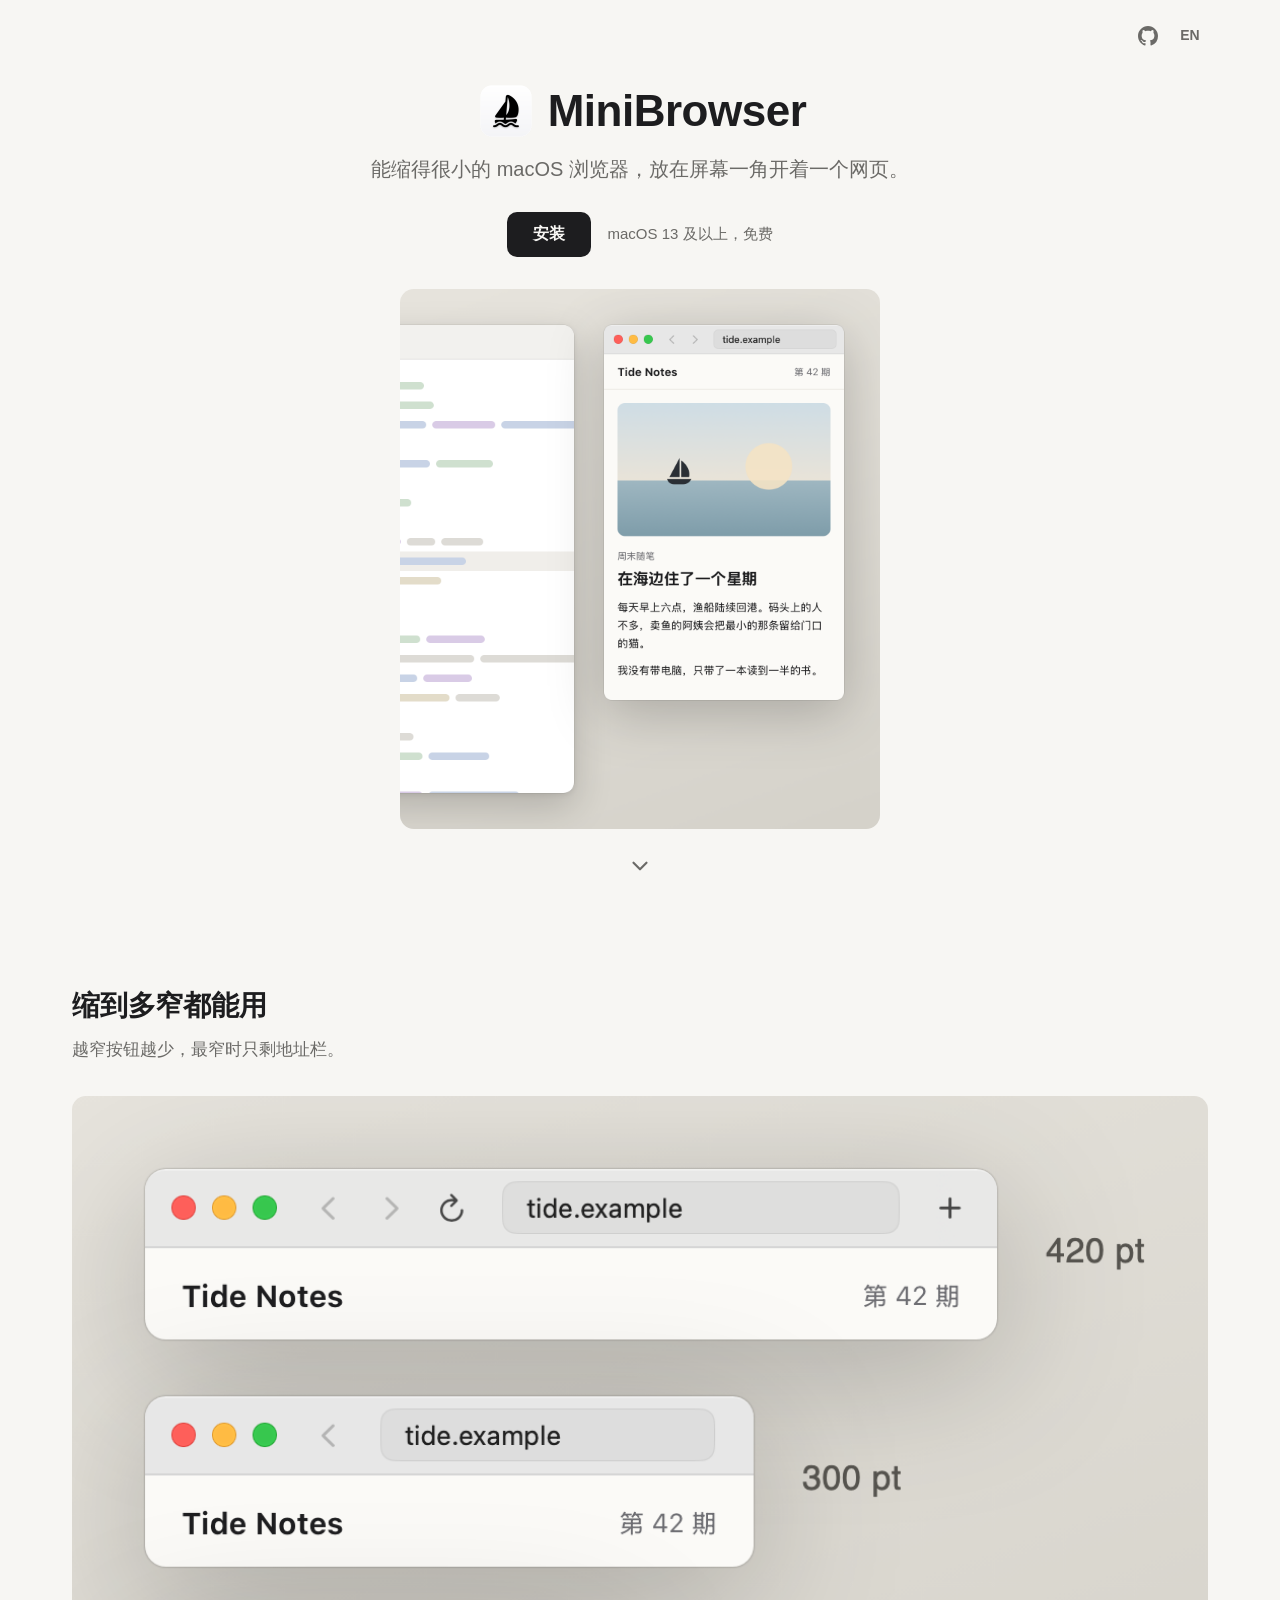
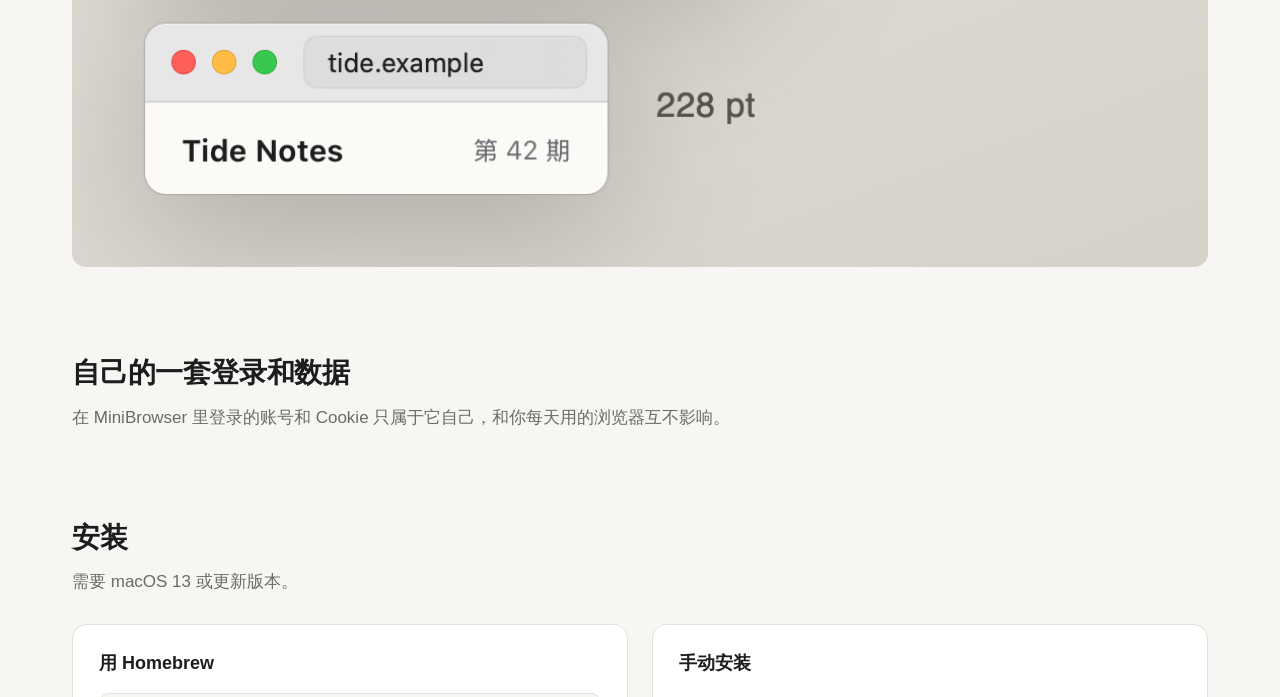
==== commit 735f860d: "docs: 官网首屏加图标、安装按钮和下翻提示，README 理顺顶部和常见问题 - 官网名字旁加 app 图标；首屏加“安装”按钮跳到安装区，底部加下翻箭头 - README 语言切换单独放右上，“" ====
--- a/docs/index.html
+++ b/docs/index.html
@@ -22,18 +22,20 @@
 
 <main>
   <div class="hero">
-    <h1>MiniBrowser</h1>
+    <h1><img class="app-icon" src="assets/icon-256.png" width="64" height="64" alt="">MiniBrowser</h1>
     <p>能缩得很小的 macOS 浏览器，放在屏幕一角开着一个网页。</p>
+    <div class="actions"><a class="btn" href="#install">安装</a><span>macOS 13 及以上，免费</span></div>
     <picture>
       <source media="(max-width: 720px) and (prefers-color-scheme: dark)" srcset="assets/corner-zh-dark.png" width="640" height="720">
       <source media="(max-width: 720px)" srcset="assets/corner-zh-light.png" width="640" height="720">
       <source media="(prefers-color-scheme: dark)" srcset="assets/hero-zh-dark.png">
       <img src="assets/hero-zh-light.png" width="1200" height="720" alt="示意场景：左边是一个用灰色色块画出的编辑器窗口，右边是 MiniBrowser 的真实窗口截图，320 pt 宽，开着一个示例文章页">
     </picture>
+    <a class="more" href="#features" aria-label="往下看"><svg viewBox="0 0 24 24" aria-hidden="true"><path d="M6 9l6 6 6-6"/></svg></a>
   </div>
 
   <div class="wrap">
-    <section>
+    <section id="features">
       <h2>缩到多窄都能用</h2>
       <p class="lead">越窄按钮越少，最窄时只剩地址栏。</p>
       <picture class="shot">
--- a/docs/site.css
+++ b/docs/site.css
@@ -42,14 +42,35 @@
 .hero {
   min-height: 100vh; min-height: 100svh;
   display: flex; flex-direction: column; justify-content: center; align-items: center;
-  padding: 72px 32px 40px; text-align: center;
+  padding: 72px 32px 64px; text-align: center; position: relative;
 }
-.hero h1 { margin: 0; font-size: 44px; line-height: 1.2; letter-spacing: -.5px; font-weight: 650; }
+.hero h1 { margin: 0; font-size: 44px; line-height: 1.2; letter-spacing: -.5px; font-weight: 650; display: flex; align-items: center; justify-content: center; gap: 10px; }
+/* 图标 PNG 四周自带透明边距和投影，64px 盒子里可见的圆角方块约 52px */
+.hero h1 .app-icon { width: 64px; height: 64px; flex: none; }
 .hero p { margin: 10px 0 0; font-size: 20px; color: var(--mute); }
-.hero picture { display: block; margin-top: 36px; }
-.hero img {
+.actions { display: flex; align-items: center; justify-content: center; gap: 16px; margin-top: 26px; }
+.actions span { font-size: 15px; color: var(--mute); }
+.btn {
+  display: inline-block; padding: 9px 26px; border-radius: 10px; font-size: 16px; font-weight: 600;
+  background: var(--fg); color: var(--bg); text-decoration: none;
+}
+.btn:hover { opacity: .85; }
+.hero picture { display: block; margin-top: 32px; }
+.more {
+  position: absolute; left: 50%; bottom: 14px; transform: translateX(-50%);
+  display: grid; place-items: center; width: 40px; height: 40px; border-radius: 50%; color: var(--mute);
+}
+.more:hover { color: var(--fg); }
+.more svg { width: 26px; height: 26px; fill: none; stroke: currentColor; stroke-width: 2; stroke-linecap: round; stroke-linejoin: round; }
+@media (prefers-reduced-motion: no-preference) {
+  html { scroll-behavior: smooth; }
+  .more svg { animation: nudge 2.4s ease-in-out infinite; }
+  @keyframes nudge { 0%, 60%, 100% { transform: translateY(0); } 30% { transform: translateY(5px); } }
+}
+section { scroll-margin-top: 24px; }
+.hero picture img {
   width: auto; max-width: min(1200px, 100%);
-  max-height: calc(100svh - 260px); min-height: 280px; object-fit: contain;
+  max-height: calc(100svh - 360px); min-height: 260px; object-fit: contain;
   border-radius: 14px;
 }
 
@@ -80,11 +101,13 @@
   body { font-size: 16px; }
   .wrap { padding: 0 20px; }
   .top .wrap { padding-top: 12px; }
-  .hero { padding: 64px 20px 28px; }
-  .hero h1 { font-size: 34px; }
+  .hero { padding: 60px 20px 60px; }
+  .actions { margin-top: 20px; }
+  .hero h1 { font-size: 34px; gap: 6px; }
+  .hero h1 .app-icon { width: 52px; height: 52px; }
   .hero p { font-size: 17px; }
-  .hero picture { margin-top: 24px; }
-  .hero img { max-height: calc(100svh - 230px); border-radius: 10px; }
+  .hero picture { margin-top: 22px; }
+  .hero picture img { max-height: calc(100svh - 340px); min-height: 200px; border-radius: 10px; }
   section { padding-top: 64px; }
   section h2 { font-size: 24px; }
   section .shot img { border-radius: 10px; }
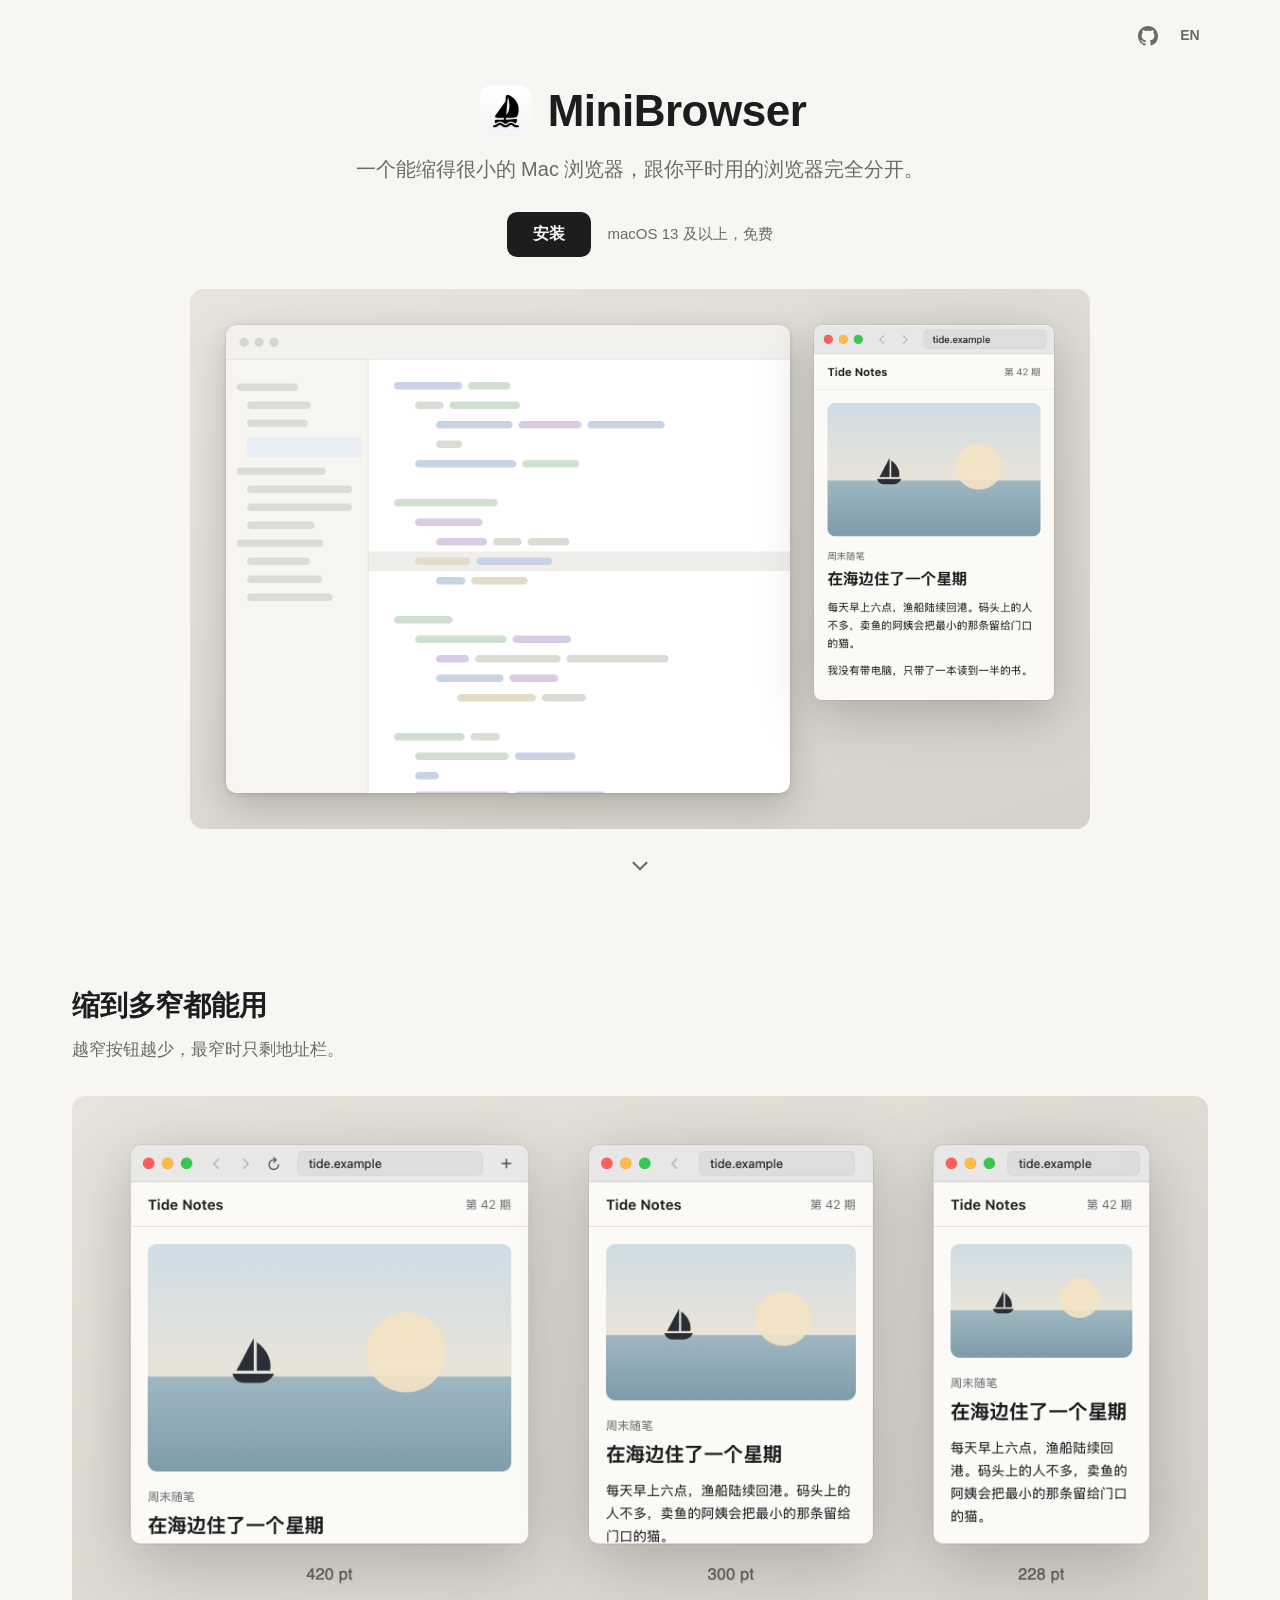
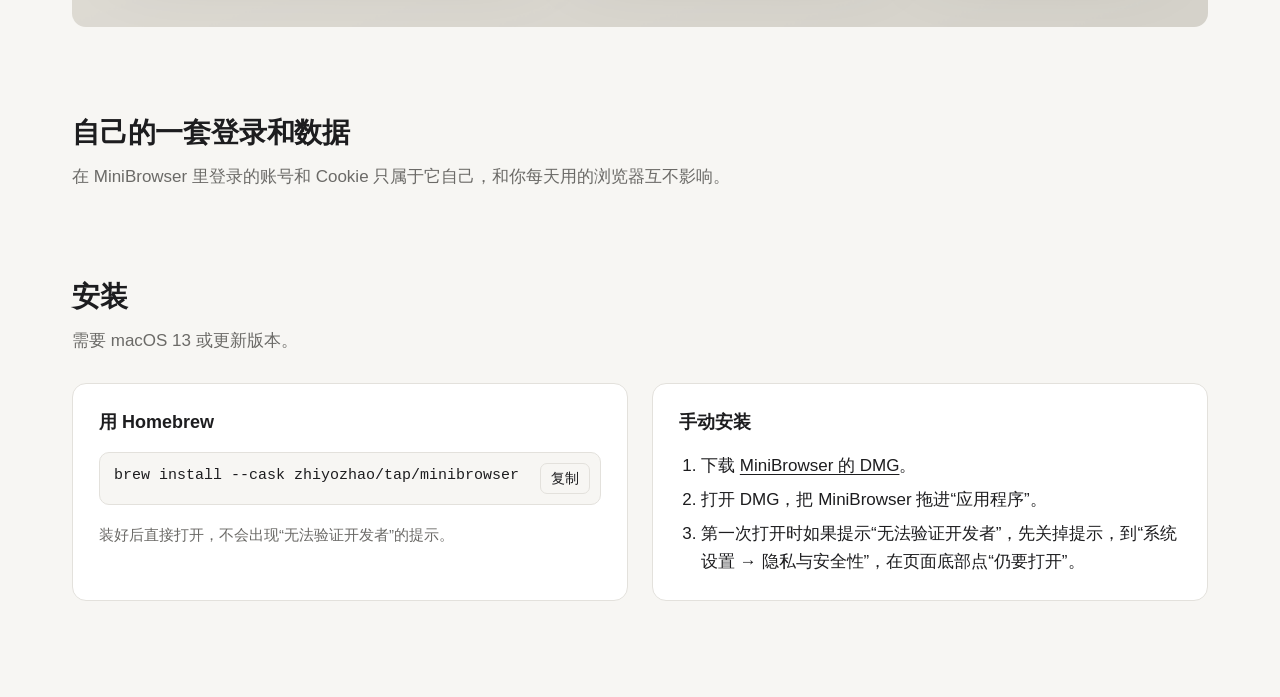
==== commit d8ebfe3f: "docs: 一句话介绍改成平时说话的口吻" ====
--- a/docs/index.html
+++ b/docs/index.html
@@ -4,8 +4,8 @@
 <meta charset="utf-8">
 <meta name="viewport" content="width=device-width, initial-scale=1">
 <meta name="color-scheme" content="light dark">
-<title>MiniBrowser：能缩得很小的 macOS 浏览器</title>
-<meta name="description" content="能缩得很小的 macOS 浏览器，放在屏幕一角开着一个网页。">
+<title>MiniBrowser：能缩得很小的 Mac 浏览器</title>
+<meta name="description" content="一个能缩得很小的 Mac 浏览器，跟你平时用的浏览器完全分开。">
 <link rel="alternate" hreflang="zh-CN" href="https://zhiyozhao.github.io/MiniBrowser/">
 <link rel="alternate" hreflang="en" href="https://zhiyozhao.github.io/MiniBrowser/en/">
 <link rel="icon" type="image/png" href="assets/icon-64.png">
@@ -23,7 +23,7 @@
 <main>
   <div class="hero">
     <h1><img class="app-icon" src="assets/icon-256.png" width="64" height="64" alt="">MiniBrowser</h1>
-    <p>能缩得很小的 macOS 浏览器，放在屏幕一角开着一个网页。</p>
+    <p>一个能缩得很小的 Mac 浏览器，跟你平时用的浏览器完全分开。</p>
     <div class="actions"><a class="btn" href="#install">安装</a><span>macOS 13 及以上，免费</span></div>
     <picture>
       <source media="(max-width: 720px) and (prefers-color-scheme: dark)" srcset="assets/corner-zh-dark.png" width="640" height="720">
